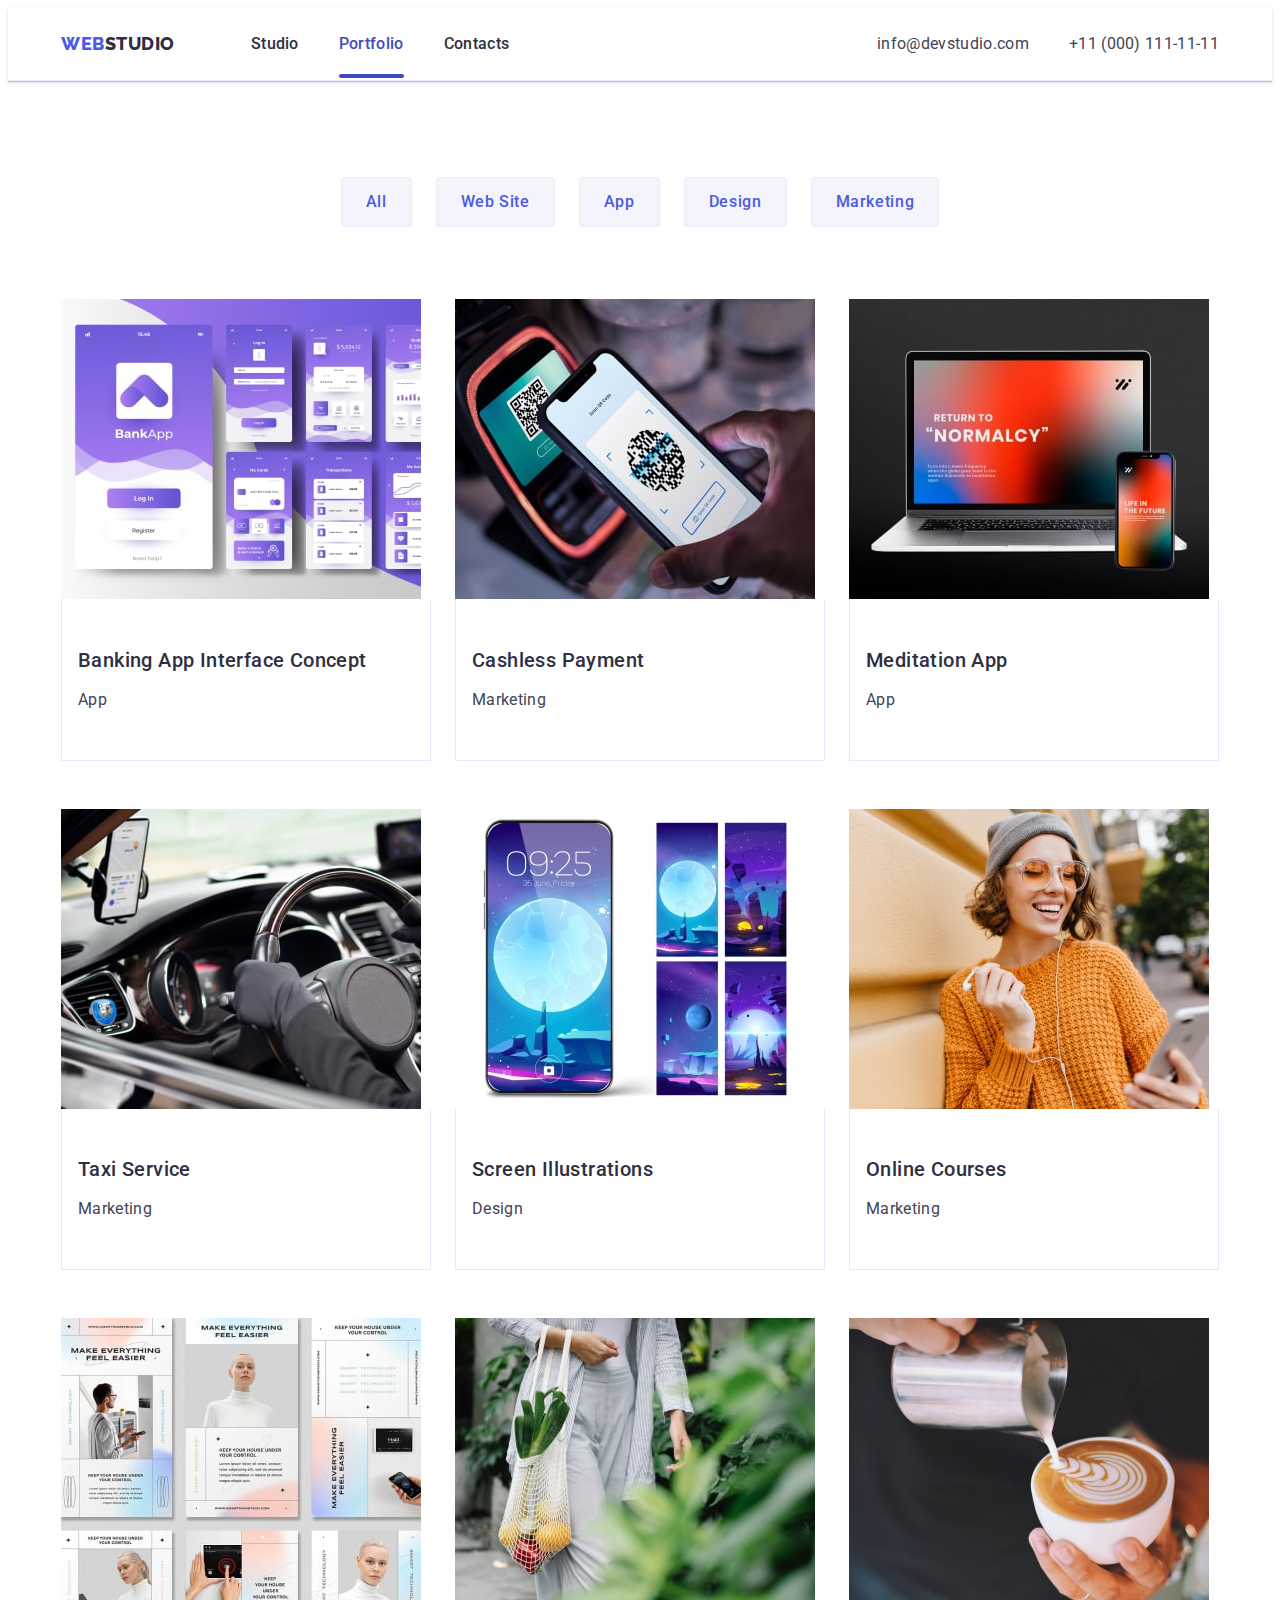
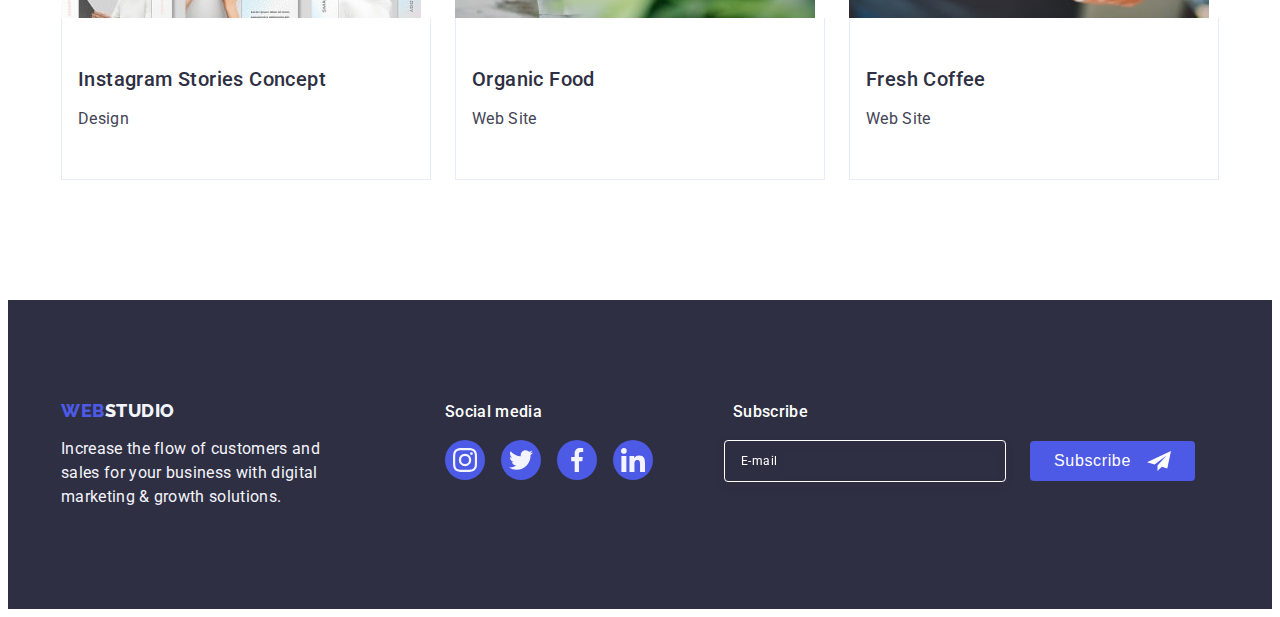
==== portfolio.html @ 688240e3 "Initial commit" ====
<!DOCTYPE html>
<html lang="en">
  <head>
    <meta charset="UTF-8" />
    <meta name="description" content="Effective Solutions for Your Business" />
    <title>Web Studio</title>
    <link rel="preconnect" href="https://fonts.googleapis.com" />
    <link rel="preconnect" href="https://fonts.gstatic.com" />
    <link rel="preconnect" href="https://fonts.gstatic.com" />
    <link
      href="https://fonts.googleapis.com/css2?family=Roboto:wght@400;700&display=swap"
      rel="stylesheet"
    />
    <link rel="preconnect" href="https://fonts.googleapis.com" />
    <link rel="preconnect" href="https://fonts.gstatic.com" crossorigin />
    <link
      href="https://fonts.googleapis.com/css2?family=Raleway:wght@400;700&display=swap"
      rel="stylesheet"
    />
    <link
      rel="stylesheet"
      href="https://cdnjs.cloudflare.com/ajax/libs/modern-normalize/2.0.0/modern-normalize.min.css"
      integrity="sha512-4xo8blKMVCiXpTaLzQSLSw3KFOVPWhm/TRtuPVc4WG6kUgjH6J03IBuG7JZPkcWMxJ5huwaBpOpnwYElP/m6wg=="
      crossorigin="anonymous"
      referrerpolicy="no-referrer"
    />
    <link rel="stylesheet" href="./css/styles.css" />
  </head>
  <body>
    <header class="header">
      <div class="container">
        <nav class="page-nav">
          <a class="logo link" href="./index.html" target="_self"
            >Web<span class="logo-web">Studio</span></a
          >
          <ul class="list">
            <li>
              <a class="nav-link link" href="./index.html" target="_self"
                >Studio</a
              >
            </li>
            <li>
              <a
                class="nav-link link current-page"
                href="./portfolio.html"
                target="_self"
                >Portfolio</a
              >
            </li>
            <li>
              <a class="nav-link link" href="">Contacts</a>
            </li>
          </ul>
        </nav>

        <address class="address">
          <ul class="list">
            <li>
              <a
                class="address-link link"
                href="mailto:info@devstudio.com"
                target="_blank"
                >info@devstudio.com</a
              >
            </li>
            <li>
              <a
                class="address-link link"
                href="tel:+110001111111"
                target="_blank"
                >+11 (000) 111-11-11</a
              >
            </li>
          </ul>
        </address>
      </div>
    </header>

    <main>
      <section class="section-filter">
        <div class="container">
          <h1 hidden class="page-title">Filter</h1>
          <ul class="list filter-buttons">
            <li><button class="button" type="button">All</button></li>
            <li><button class="button" type="button">Web Site</button></li>
            <li><button class="button" type="button">App</button></li>
            <li><button class="button" type="button">Design</button></li>
            <li><button class="button" type="button">Marketing</button></li>
          </ul>

          <ul class="list filter-list">
            <li class="item">
              <a class="link" href="">
                <div class="overlay">
                  <img
                    src="./images/portfolio-img-1.jpg"
                    alt="photo Banking App Interface Concept"
                    width="360"
                    height="300"
                  />
                  <p class="text">
                    14 Stylish and User-Friendly App Design Concepts · Task
                    Manager App · Calorie Tracker App · Exotic Fruit Ecommerce
                    App · Cloud Storage App
                  </p>
                </div>
                <div class="item-desc">
                  <h2 class="title">Banking App Interface Concept</h2>
                  <p class="text">App</p>
                </div>
              </a>
            </li>
            <li class="item">
              <a class="link" href="">
                <div class="overlay">
                  <img
                    src="./images/portfolio-img-2.jpg"
                    alt="photo Banking App Interface Concept"
                    width="360"
                    height="300"
                  />
                  <p class="text">
                    14 Stylish and User-Friendly App Design Concepts · Task
                    Manager App · Calorie Tracker App · Exotic Fruit Ecommerce
                    App · Cloud Storage App
                  </p>
                </div>
                <div class="item-desc">
                  <h2 class="title">Cashless Payment</h2>
                  <p class="text">Marketing</p>
                </div>
              </a>
            </li>
            <li class="item">
              <a class="link" href="">
                <div class="overlay">
                  <img
                    src="./images/portfolio-img-3.jpg"
                    alt="photo Banking App Interface Concept"
                    width="360"
                    height="300"
                  />
                  <p class="text">
                    14 Stylish and User-Friendly App Design Concepts · Task
                    Manager App · Calorie Tracker App · Exotic Fruit Ecommerce
                    App · Cloud Storage App
                  </p>
                </div>
                <div class="item-desc">
                  <h2 class="title">Meditation App</h2>
                  <p class="text">App</p>
                </div>
              </a>
            </li>
            <li class="item">
              <a class="link" href="">
                <div class="overlay">
                  <img
                    src="./images/portfolio-img-4.jpg"
                    alt="photo Banking App Interface Concept"
                    width="360"
                    height="300"
                  />
                  <p class="text">
                    14 Stylish and User-Friendly App Design Concepts · Task
                    Manager App · Calorie Tracker App · Exotic Fruit Ecommerce
                    App · Cloud Storage App
                  </p>
                </div>
                <div class="item-desc">
                  <h2 class="title">Taxi Service</h2>
                  <p class="text">Marketing</p>
                </div>
              </a>
            </li>
            <li class="item">
              <a class="link" href="">
                <div class="overlay">
                  <img
                    src="./images/portfolio-img-5.jpg"
                    alt="photo Banking App Interface Concept"
                    width="360"
                    height="300"
                  />
                  <p class="text">
                    14 Stylish and User-Friendly App Design Concepts · Task
                    Manager App · Calorie Tracker App · Exotic Fruit Ecommerce
                    App · Cloud Storage App
                  </p>
                </div>
                <div class="item-desc">
                  <h2 class="title">Screen Illustrations</h2>
                  <p class="text">Design</p>
                </div>
              </a>
            </li>
            <li class="item">
              <a class="link" href="">
                <div class="overlay">
                  <img
                    src="./images/portfolio-img-6.jpg"
                    alt="photo Banking App Interface Concept"
                    width="360"
                    height="300"
                  />
                  <p class="text">
                    14 Stylish and User-Friendly App Design Concepts · Task
                    Manager App · Calorie Tracker App · Exotic Fruit Ecommerce
                    App · Cloud Storage App
                  </p>
                </div>
                <div class="item-desc">
                  <h2 class="title">Online Courses</h2>
                  <p class="text">Marketing</p>
                </div>
              </a>
            </li>
            <li class="item">
              <a class="link" href="">
                <div class="overlay">
                  <img
                    src="./images/portfolio-img-7.jpg"
                    alt="photo Banking App Interface Concept"
                    width="360"
                    height="300"
                  />
                  <p class="text">
                    14 Stylish and User-Friendly App Design Concepts · Task
                    Manager App · Calorie Tracker App · Exotic Fruit Ecommerce
                    App · Cloud Storage App
                  </p>
                </div>
                <div class="item-desc">
                  <h2 class="title">Instagram Stories Concept</h2>
                  <p class="text">Design</p>
                </div>
              </a>
            </li>
            <li class="item">
              <a class="link" href="">
                <div class="overlay">
                  <img
                    src="./images/portfolio-img-8.jpg"
                    alt="photo Banking App Interface Concept"
                    width="360"
                    height="300"
                  />
                  <p class="text">
                    14 Stylish and User-Friendly App Design Concepts · Task
                    Manager App · Calorie Tracker App · Exotic Fruit Ecommerce
                    App · Cloud Storage App
                  </p>
                </div>
                <div class="item-desc">
                  <h2 class="title">Organic Food</h2>
                  <p class="text">Web Site</p>
                </div>
              </a>
            </li>
            <li class="item">
              <a class="link" href="">
                <div class="overlay">
                  <img
                    src="./images/portfolio-img-9.jpg"
                    alt="photo Banking App Interface Concept"
                    width="360"
                    height="300"
                  />
                  <p class="text">
                    14 Stylish and User-Friendly App Design Concepts · Task
                    Manager App · Calorie Tracker App · Exotic Fruit Ecommerce
                    App · Cloud Storage App
                  </p>
                </div>
                <div class="item-desc">
                  <h2 class="title">Fresh Coffee</h2>
                  <p class="text">Web Site</p>
                </div>
              </a>
            </li>
          </ul>
        </div>
      </section>
    </main>

    <footer class="footer">
      <div class="container">
        <div class="footer-logo-div">
          <a class="logo link" href="./index.html" target="_self"
            >Web<span class="logo-web">Studio</span></a
          >
          <p class="text">
            Increase the flow of customers and sales for your business with
            digital marketing & growth solutions.
          </p>
        </div>
        <div class="footer-social-div">
          <p class="footer-title">Social media</p>
          <ul class="list">
            <li class="item">
              <a href="" class="link">
                <svg class="icon social-icon" width="24" height="24">
                  <use href="./images/icons.svg#icon-instagram"></use>
                </svg>
              </a>
            </li>
            <li class="item">
              <a href="" class="link">
                <svg class="icon social-icon" width="24" height="24">
                  <use href="./images/icons.svg#icon-twitter"></use>
                </svg>
              </a>
            </li>
            <li class="item">
              <a href="" class="link">
                <svg class="icon social-icon" width="24" height="24">
                  <use href="./images/icons.svg#icon-facebook"></use>
                </svg>
              </a>
            </li>
            <li class="item">
              <a href="" class="link">
                <svg class="icon social-icon" width="24" height="24">
                  <use href="./images/icons.svg#icon-linkedin"></use>
                </svg>
              </a>
            </li>
          </ul>
        </div>
        <div class="footer-subscribe-div">
          <p class="footer-subscribe-label">Subscribe</p>
          <form class="footer-form">
            <label class="footer-input-label">
              <input
                type="email"
                class="footer-input"
                placeholder="E-mail"
                name="email"
                id="footer-sub-email"
                required
              />
            </label>
            <button class="subscribe-button" type="submit">
              Subscribe
              <svg width="24" height="24" class="subscribe-button-icon">
                <use href="./images/icons.svg#icon-plane"></use>
              </svg>
            </button>
          </form>
        </div>
      </div>
    </footer>
  </body>
</html>
---- css/styles.css ----
:root {
  --main-text-color: #2e2f42;
  --hover-link-color: #404bbf;
  --button-default-background: #4d5ae5;
  --button-hover-background: #404bbf;
  --filter-button-default-background: #f4f4fd;
  --filter-button-default-color: #4d5ae5;
  --address-link-color: #434455;
  --ocean-color: #404bbf;
  --white-color: #ffffff;
  --slate-color: #8e8f99;
}

body {
  font-family: "Roboto", sans-serif;
  color: #434455;
  background-color: #ffffff;
  line-height: 1.5;
  letter-spacing: 0.02em;
}

img {
  display: block;
}

.container:not(.footer .container):not(.header .container) {
  display: flex;
  flex-direction: column;
  flex-wrap: wrap;
}

.container {
  max-width: 1158px;
  margin-left: auto;
  margin-right: auto;
  padding: 0 15px;
  overflow: hidden;
}

.logo {
  font-family: "Raleway", sans-serif;
  font-weight: 800;
  font-size: 18px;
  line-height: 1.17;
  letter-spacing: 0.03em;
  text-transform: uppercase;
  color: var(--button-default-background);
  margin-right: 76px;
}

.list {
  display: flex;
  gap: 24px;
  list-style: none;
  font-size: 16px;
  padding: 0;
  margin: 0;
}

.nav-link {
  font-weight: 500;
  font-size: 16px;
  line-height: 1.5;
  letter-spacing: 0.02em;
  color: var(--main-text-color);
  padding: 24px 0;
}

.nav-link:hover,
.nav-link:focus {
  color: var(--hover-link-color);
}

/* .nav-link .link::after{
  text-decoration: underline;
} */

.logo-web {
  color: var(--main-text-color);
}

.address {
  font-style: normal;
}

.address-link {
  font-size: 16px;
  line-height: 1.5;
  letter-spacing: 0.02em;
  color: var(--address-link-color);
  transition: color 250ms cubic-bezier(0.4, 0, 0.2, 1);
}

.title {
  color: var(--main-text-color);
  font-size: 20px;
  font-weight: 500;
  line-height: 1.2;
  letter-spacing: 0.02em;
}

.button {
  font-family: "Roboto", sans-serif;
  cursor: pointer;
  font-size: 16px;
  letter-spacing: 0.04em;
  font-weight: 500;
  line-height: 1.5;
}

.link {
  text-decoration: none;
}

.link:hover,
.link:focus {
  text-decoration: underline;
  color: var(--hover-link-color);
}

.address:hover {
  color: var(--hover-link-color);
}

.hero .button {
  color: white;
  background-color: var(--button-default-background);
  min-width: 169px;
  height: 56px;
  border: none;
  border-radius: 4px;
  transition: background-color 250ms cubic-bezier(0.4, 0, 0.2, 1);
}

.section-two {
  padding: 120px 0;
}

.section-two .item {
  width: calc((100% - 72px) / 4);
}

.section-two .item .title {
  margin-bottom: 8px;
}

.section-three {
  padding-bottom: 120px;
}

.section-three .item {
  width: calc((100% - 48px) / 3);
}

.button:hover,
.button:focus {
  background-color: var(--button-hover-background);
  color: white;
}

.hero {
  max-width: 1440px;
  margin-left: auto;
  margin-right: auto;
  background-image: linear-gradient(
      to bottom,
      rgba(46, 47, 66, 0.7),
      rgba(46, 47, 66, 0.7)
    ),
    url(../images/office.jpg);
  background-repeat: no-repeat;
  background-size: cover;
  background-position: center;
  background-color: var(--main-text-color);
}

.page-title {
  font-size: 56px;
  line-height: 1.07;
  text-align: center;
  letter-spacing: 0.02em;
  color: #ffffff;
  max-width: 496px;
}

.text {
  font-size: 16px;
  line-height: 1.5;
  letter-spacing: 0.02em;
  color: var(--address-link-color);
}

.section-title {
  font-size: 36px;
  line-height: 1.11;
  text-align: center;
  text-transform: capitalize;
  color: var(--main-text-color);
  letter-spacing: 0.02em;
  margin-bottom: 72px;
}

.section-four {
  padding: 120px 0;
  background-color: #f4f4fd;
}

.section-four .list {
  justify-content: center;
  align-items: center;
}

.section-four .item {
  width: 40px;
  height: 40px;
}

.team-li {
  background-color: #ffffff;
  width: calc((100% - 72px) / 4);
  border-radius: 0px 0px 4px 4px;
  box-shadow: 0px 1px 6px rgba(46, 47, 66, 0.08),
    0px 1px 1px rgba(46, 47, 66, 0.16), 0px 2px 1px rgba(46, 47, 66, 0.08);
}

.team-desc {
  padding: 32px 0;
}

.team-desc .title {
  text-align: center;
  margin-bottom: 8px;
}

.team-desc .text {
  text-align: center;
}

.header {
  border-bottom: 1px solid #e7e9fc;
  box-shadow: 0px 2px 1px rgba(46, 47, 66, 0.08),
    0px 1px 1px rgba(46, 47, 66, 0.16), 0px 1px 6px rgba(46, 47, 66, 0.08);
}

.header .container {
  display: flex;
  flex-direction: row;
  justify-content: space-between;
  align-items: center;
  flex-wrap: nowrap;
  gap: 50px;
}

.page-nav {
  display: flex;
  align-items: center;
}

.page-nav .list {
  display: flex;
  gap: 40px;
  padding: 24px 0;
  margin: 0 0;
}

.address .list {
  display: flex;
  gap: 40px;
}

.hero {
  padding: 188px 0;
}

.hero .container {
  display: flex;
  flex-direction: column;
  align-items: center;
}

.address {
  flex-shrink: 0;
}

.section-filter {
  padding: 96px 0 120px;
}

.section-filter .list {
  justify-content: center;
  flex-wrap: wrap;
}

.filter-buttons {
  margin-bottom: 72px;
}

.filter-buttons .button {
  transition: color 250ms cubic-bezier(0.4, 0, 0.2, 1),
    background-color 250ms cubic-bezier(0.4, 0, 0.2, 1),
    border-color 250ms cubic-bezier(0.4, 0, 0.2, 1),
    box-shadow 250ms cubic-bezier(0.4, 0, 0.2, 1);
}

.list .button {
  color: var(--filter-button-default-color);
  background-color: var(--filter-button-default-background);
  border: 1px solid #e7e9fc;
  padding: 12px 24px;
  border-radius: 4px;
}

.filter-buttons .button:hover,
.filter-buttons .button:focus {
  border: 1px solid transparent;
  background-color: var(--button-hover-background);
  color: white;
  box-shadow: 0px 3px 1px rgba(0, 0, 0, 0.1), 0px 2px 1px rgba(0, 0, 0, 0.08),
    0px 2px 2px rgba(0, 0, 0, 0.12);
}

.filter-list {
  column-gap: 24px;
  row-gap: 48px;
}

.filter-list .item {
  width: calc((100% - 48px) / 3);
}

.filter-list .item-desc {
  padding: 32px 16px;
  border: 1px solid #e7e9fc;
  border-top: none;
}

.filter-list .title {
  margin-bottom: 8px;
}

.filter-list .link {
  display: block;
  transition: box-shadow 250ms cubic-bezier(0.4, 0, 0.2, 1);
}

.filter-list .link:hover,
.filter-list .link:focus {
  box-shadow: 0px 1px 6px rgba(46, 47, 66, 0.08),
    0px 1px 1px rgba(46, 47, 66, 0.16), 0px 2px 1px rgba(46, 47, 66, 0.08);
}

.icon-div {
  display: flex;
  justify-content: center;
  align-items: center;
  background: #f4f4fd;
  height: 112px;
  border-radius: 4px;
  padding: 24px 0;
  margin-bottom: 8px;
}

.icon {
  fill: #f4f4fd;
}

.team-link {
  width: 100%;
  height: 100%;
  background-color: #4d5ae5;
  border-radius: 50%;
  display: flex;
  align-items: center;
  justify-content: center;
  transition: background-color 250ms cubic-bezier(0.4, 0, 0.2, 1);
}

.team-link:hover,
.team-link:focus {
  background-color: var(--ocean-color);
}

.section-five {
  padding: 120px 0;
}

.section-five .section-title {
  margin-top: 0;
  margin-bottom: 72px;
}

.section-five .item {
  height: 88px;
}

.section-five .link {
  display: flex;
  align-items: center;
  justify-content: center;
  padding: 16px 32px;
  border: 1px solid #8e8f99;
  border-radius: 4px;
  fill: #8e8f99;
  color: #8e8f99;
  width: 100%;
  height: 100%;
  transition: border-color 250ms cubic-bezier(0.4, 0, 0.2, 1),
    color 250ms cubic-bezier(0.4, 0, 0.2, 1);
}

.section-five .link:hover,
.section-five .link:focus {
  color: #404bbf;
  border-color: #404bbf;
  fill: #404bbf;
}

/* .section-five .list {
  display: flex;
  flex-wrap: wrap;
} */

.customers-icon {
  fill: currentColor;
}

/* .customers-icon:hover {
  fill: var(--ocean-color);
} */

.overlay {
  position: relative;
  overflow: hidden;
}

.overlay .text {
  position: absolute;
  color: #f4f4fd;
  padding: 40px 32px;
  top: 0;
  left: 0;
  width: 100%;
  height: 100%;
  transform: translateY(100%);
  transition: transform 250ms cubic-bezier(0.4, 0, 0.2, 1);
  background-color: #4d5ae5;
  margin: 0 0;
}

.section-filter .link:hover .text,
.section-filter .link:focus .text {
  transform: translateY(0%);
}

.backdrop {
  position: fixed;
  background: rgba(46, 47, 66, 0.4);
  width: 100%;
  height: 100%;
  top: 0;
  left: 0;
  transition: opacity 250ms cubic-bezier(0.4, 0, 0.2, 1),
    visibility 250ms cubic-bezier(0.4, 0, 0.2, 1);
}

.is-hidden {
  visibility: hidden;
  opacity: 0;
  pointer-events: none;
}

.modal {
  position: absolute;
  background: #fcfcfc;
  left: 50%;
  top: 50%;
  transform: translate(-50%, -50%);
  width: 408px;
  min-height: 584px;
  box-shadow: 0px 1px 1px rgba(0, 0, 0, 0.14), 0px 1px 3px rgba(0, 0, 0, 0.12),
    0px 2px 1px rgba(0, 0, 0, 0.2);
  border-radius: 4px;
  transition: transform 250ms cubic-bezier(0.4, 0, 0.2, 1);
  padding: 72px 24px 24px;
}

.modal .button-close {
  display: flex;
  align-items: center;
  justify-content: center;
  position: absolute;
  background: #e7e9fc;
  border: 1px solid rgba(0, 0, 0, 0.1);
  border-radius: 50%;
  width: 24px;
  height: 24px;
  right: 24px;
  top: 24px;
  z-index: 10;
  cursor: pointer;
  fill: var(--main-text-color);
  padding: 0;
  transition: background-color 250ms cubic-bezier(0.4, 0, 0.2, 1),
    border 250ms cubic-bezier(0.4, 0, 0.2, 1);
}

.modal .button-close:hover,
.modal .button-close:focus {
  border: none;
  background-color: var(--ocean-color);
  fill: var(--white-color);
}

.modal .button-close svg {
  fill: inherit;
  transition: fill 250ms cubic-bezier(0.4, 0, 0.2, 1);
}

.current-page {
  position: relative;
  color: #404bbf;
  transition: color 250ms cubic-bezier(0.4, 0, 0.2, 1);
}
.current-page::after {
  content: "";
  height: 4px;
  width: 100%;
  bottom: -1px;
  left: 0;
  background-color: #404bbf;
  border-radius: 2px;
  position: absolute;
}

.footer {
  background-color: var(--main-text-color);
  padding: 100px 0;
}

.footer-title {
  font-weight: 500;
  font-size: 16px;
  line-height: 1.5;
  color: #f4f4fd;
  letter-spacing: 0.02em;
  color: var(--white-color);
  margin-bottom: 16px;
  margin-top: 0;
}

.footer .list {
  gap: 16px;
}

.footer-logo-div {
  margin-right: 120px;
}

.footer .container {
  display: flex;
  /* gap: 120px; */
  /* align-items: baseline; */
}

.footer-logo-div .link {
  display: inline-block;
  margin-bottom: 16px;
}

.footer .logo-web {
  color: #f4f4fd;
}

.footer-logo-div .text {
  max-width: 264px;
  color: #f4f4fd;
  margin: 0 0;
}

.footer-social-div {
  margin-right: 80px;
}

.footer-social-div .item {
  width: 40px;
  height: 40px;
}

.footer-social-div .link {
  width: 100%;
  height: 100%;
  background-color: var(--button-default-background);
  border-radius: 50%;
  display: flex;
  justify-content: center;
  align-items: center;
  transition: background-color 250ms cubic-bezier(0.4, 0, 0.2, 1);
}

.footer-social-div .link:hover,
.footer-social-div .link:focus {
  background-color: #31d0aa;
}

.footer-form {
  display: flex;
  justify-content: center;
  align-items: center;
  max-width: 453px;
  gap: 24px;
}

input,
textarea {
  font-family: inherit;
  border: none;
  margin: 0;
  padding: 0;
}

.footer-input {
  width: 264px;
  height: 40px;
  border-radius: 4px;
  border: 1px solid #ffffff;
  background-color: transparent;
  padding-left: 16px;
  color: var(--white-color);
  outline: none;
  font-size: 12px;
  line-height: 1.5;
  letter-spacing: 0.04em;
  filter: drop-shadow(0px 4px 4px rgba(0, 0, 0, 0.15));
  transition: border-color 250ms cubic-bezier(0.4, 0, 0.2, 1);
}

.footer-input:focus-within {
  border-color: var(--button-default-background);
}

.footer-input::placeholder {
  color: var(--white-color);
  font-style: normal;
  font-weight: 400;
  font-size: 12px;
  line-height: 24px;
  letter-spacing: 0.04em;
}

.subscribe-button {
  min-width: 165px;
  height: 40px;
  display: flex;
  align-items: center;
  justify-content: center;
  letter-spacing: 0.04em;
  color: var(--white-color);
  background-color: var(--button-default-background);
  border-radius: 4px;
  border: none;
  fill: currentColor;
  cursor: pointer;
  font-size: 16px;
  font-weight: 500;
  line-height: 1.5;
  transition: background-color 250ms cubic-bezier(0.4, 0, 0.2, 1);
}

.subscribe-button:is(:hover, :focus) {
  background-color: var(--button-hover-background);
}

.footer-subscribe-label {
  margin: 0 0 16px 0;
  font-weight: 500;
  font-size: 16px;
  line-height: 24px;
  letter-spacing: 0.02em;
  color: #ffffff;
}

.subscribe-button-icon {
  margin-left: 16px;
}

.modal-label {
  font-weight: 500;
  font-size: 16px;
  line-height: 1.5;
  text-align: center;
  letter-spacing: 0.02em;
  color: var(--main-text-color);
  margin-bottom: 16px;
}

/* .modal-form {
  display: flex;
  flex-direction: column;
  align-items: stretch;
  gap: 8px;
} */

.label-input {
  display: block;
  margin-bottom: 4px;
  font-size: 12px;
  line-height: 1.17;
  letter-spacing: 0.04em;
  color: var(--slate-color);
}

.form-input-div {
  position: relative;
}

.form-input-icon {
  padding: 6px 3px;
  position: absolute;
  left: 16px;
  top: 50%;
  transform: translateY(-50%);
  fill: var(--main-text-color);
  transition: fill 250ms cubic-bezier(0.4, 0, 0.2, 1);
}

.form-input {
  padding-left: 38px;
  border: 1px solid rgba(46, 47, 66, 0.4);
  border-radius: 4px;
  height: 40px;
  width: 100%;
  transition: border-color 250ms cubic-bezier(0.4, 0, 0.2, 1);
  background-color: transparent;
  outline: transparent;
}

.form-input:focus {
  border-color: var(--button-default-background);
}

.form-input:focus + svg {
  fill: var(--button-default-background);
}

.form-textarea {
  padding: 8px 16px;
  border: 1px solid rgba(46, 47, 66, 0.4);
  border-radius: 4px;
  resize: none;
  width: 100%;
  height: 120px;
  font-size: 12px;
  line-height: 1.17;
  letter-spacing: 0.04em;
  color: rgba(46, 47, 66, 0.4);
  background-color: transparent;
  outline: transparent;
  transition: border-color 250ms cubic-bezier(0.4, 0, 0.2, 1);
}

.form-textarea::placeholder {
  font-weight: 400;
  font-size: 12px;
  line-height: 1.16;
  letter-spacing: 0.04em;
  color: rgba(46, 47, 66, 0.4);
}

.form-textarea:focus-within {
  border-color: var(--button-default-background);
}

.submit-btn {
  display: block;
  border: none;
  min-width: 169px;
  height: 56px;
  background-color: var(--button-default-background);
  box-shadow: 0px 4px 4px rgba(0, 0, 0, 0.15);
  border-radius: 4px;
  margin: 0 auto;
  color: var(--white-color);
  font-weight: 500;
  font-size: 16px;
  line-height: 1.5;
  letter-spacing: 0.04em;
  cursor: pointer;
  transition: background-color 250ms cubic-bezier(0.4, 0, 0.2, 1);
}

.submit-btn:is(:hover, :focus) {
  background-color: var(--button-hover-background);
}

.visually-hidden {
  position: absolute;
  width: 1px;
  height: 1px;
  margin: -1px;
  border: 0;
  padding: 0;
  white-space: nowrap;
  clip-path: inset(100%);
  clip: rect(0 0 0 0);
  overflow: hidden;
}

.custom-checkbox {
  display: inline-flex;
  justify-content: center;
  align-items: center;
  width: 16px;
  height: 16px;
  border: 1px solid rgba(46, 47, 66, 0.4);
  border-radius: 2px;
  position: relative;
  margin-right: 8px;
  transition: background-color 250ms cubic-bezier(0.4, 0, 0.2, 1),
    border 250ms cubic-bezier(0.4, 0, 0.2, 1),
    fill 250ms cubic-bezier(0.4, 0, 0.2, 1);
  fill: transparent;
}

/* .icon-check {
  fill: transparent;
} */

.modal-form .checkbox:checked + .label-policy .custom-checkbox {
  background-color: var(--ocean-color);
  border: none;
}

.modal-form .checkbox:checked + .label-policy .custom-checkbox {
  fill: var(--filter-button-default-background);
}

.policy-div {
  margin-bottom: 24px;
}

.label-policy {
  font-size: 12px;
  line-height: 1.17;
  letter-spacing: 0.04em;
  color: var(--slate-color);
}

.policy-link {
  color: var(--button-default-background);
}

.modal-form-container {
  margin-bottom: 8px;
}

.modal-input-container {
  margin-bottom: 8px;
}

.modal-textarea-container {
  margin-bottom: 16px;
}
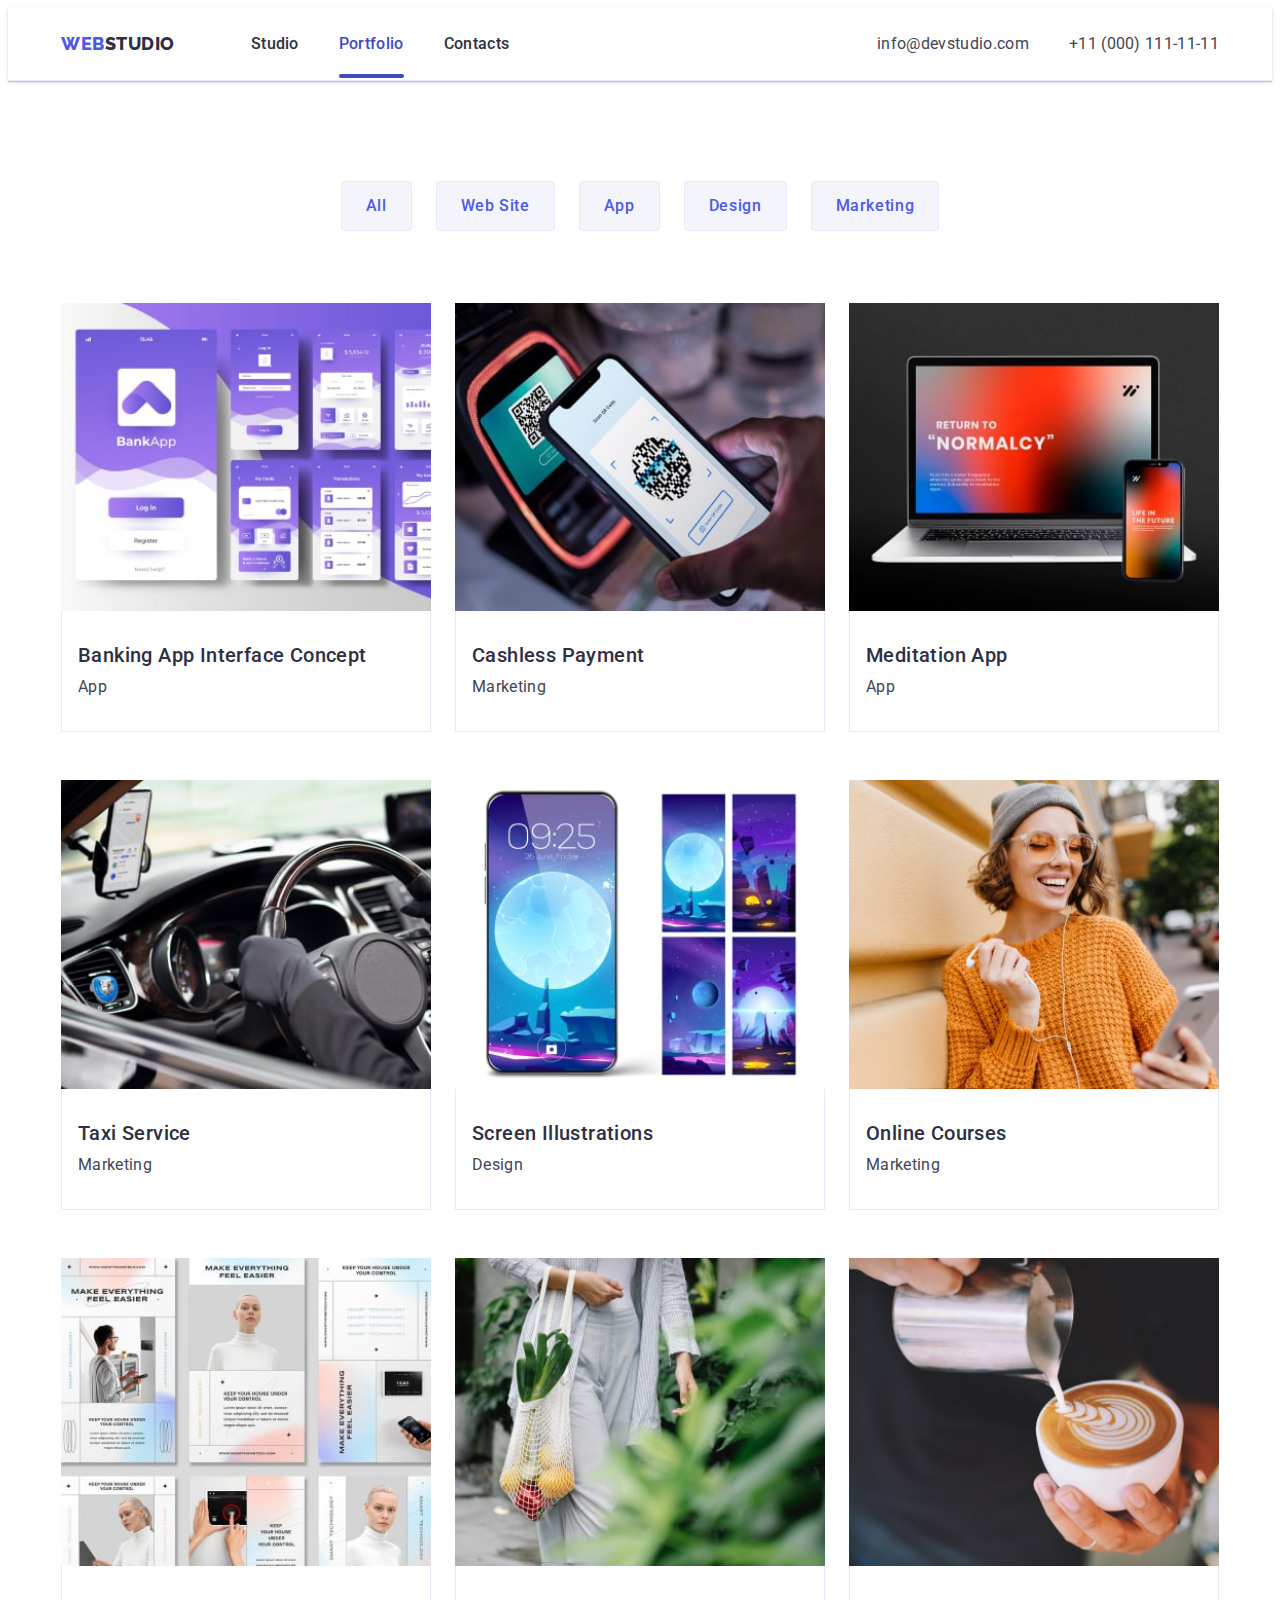
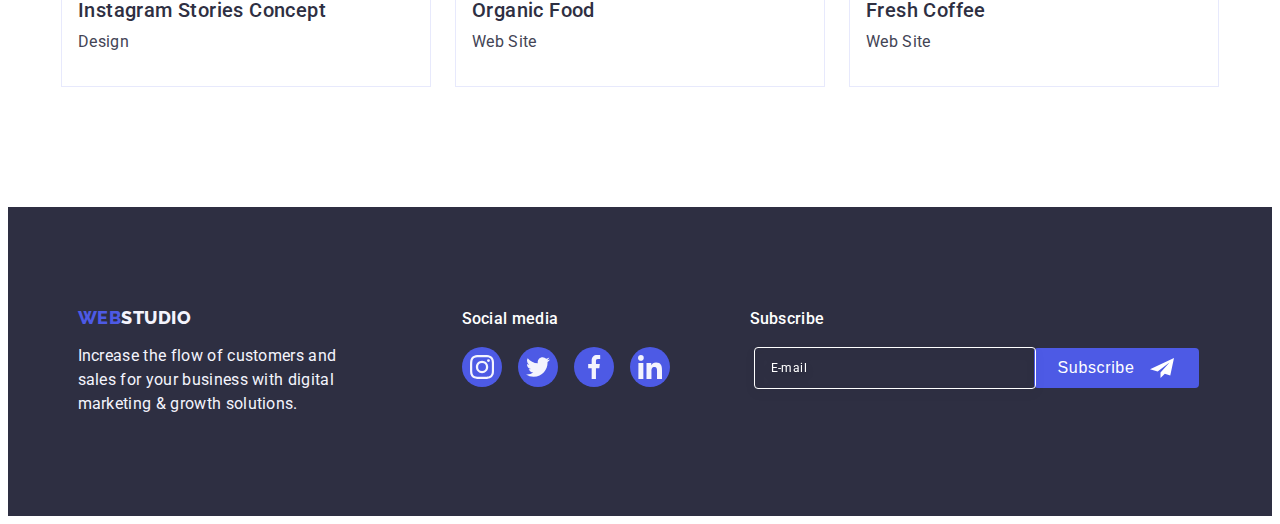
==== commit 02f78043: "hw-06-v1.03" ====
--- a/portfolio.html
+++ b/portfolio.html
@@ -4,6 +4,7 @@
     <meta charset="UTF-8" />
     <meta name="description" content="Effective Solutions for Your Business" />
     <title>Web Studio</title>
+    <meta name="viewport" content="width=device-width, initial-scale=1.0" />
     <link rel="preconnect" href="https://fonts.googleapis.com" />
     <link rel="preconnect" href="https://fonts.gstatic.com" />
     <link rel="preconnect" href="https://fonts.gstatic.com" />
@@ -25,6 +26,7 @@
       referrerpolicy="no-referrer"
     />
     <link rel="stylesheet" href="./css/styles.css" />
+    <link rel="stylesheet" href="./css/media.css" />
   </head>
   <body>
     <header class="header">
@@ -33,7 +35,7 @@
           <a class="logo link" href="./index.html" target="_self"
             >Web<span class="logo-web">Studio</span></a
           >
-          <ul class="list">
+          <ul class="header-menu list">
             <li>
               <a class="nav-link link" href="./index.html" target="_self"
                 >Studio</a
@@ -53,7 +55,7 @@
           </ul>
         </nav>
 
-        <address class="address">
+        <address class="header-menu address">
           <ul class="list">
             <li>
               <a
@@ -73,6 +75,89 @@
             </li>
           </ul>
         </address>
+        <button type="button" class="mob-menu-btn" data-menu-open>
+          <svg class="icon" width="32" height="22">
+            <use href="./images/icons.svg#icon-mob-menu"></use>
+          </svg>
+        </button>
+      </div>
+      <div class="mob-menu is-hidden" data-menu>
+        <button type="button" data-menu-close class="button-close">
+          <svg width="8" height="8">
+            <use href="./images/icons.svg#icon-close"></use>
+          </svg>
+        </button>
+        <ul class="mob-menu-list list">
+          <li>
+            <a class="mob-menu-link link" href="./index.html" target="_self"
+              >Studio</a
+            >
+          </li>
+          <li>
+            <a
+              class="mob-menu-link link current-page"
+              href="./portfolio.html"
+              target="_self"
+              >Portfolio</a
+            >
+          </li>
+          <li>
+            <a class="mob-menu-link link" href="">Contacts</a>
+          </li>
+        </ul>
+
+        <div>
+          <address class="mob-menu-address">
+            <ul class="mob-menu-address-list list">
+              <li>
+                <a
+                  class="mob-menu-address-number link"
+                  href="tel:+110001111111"
+                  target="_blank"
+                  >+11 (000) 111-11-11</a
+                >
+              </li>
+              <li>
+                <a
+                  class="mob-menu-address-email link"
+                  href="mailto:info@devstudio.com"
+                  target="_blank"
+                  >info@devstudio.com</a
+                >
+              </li>
+            </ul>
+          </address>
+          <ul class="mob-menu-soc-list list">
+            <li class="item">
+              <a href="" class="link">
+                <svg class="icon social-icon" width="24" height="24">
+                  <use href="./images/icons.svg#icon-instagram"></use>
+                </svg>
+              </a>
+            </li>
+            <li class="item">
+              <a href="" class="link">
+                <svg class="icon social-icon" width="24" height="24">
+                  <use href="./images/icons.svg#icon-twitter"></use>
+                </svg>
+              </a>
+            </li>
+            <li class="item">
+              <a href="" class="link">
+                <svg class="icon social-icon" width="24" height="24">
+                  <use href="./images/icons.svg#icon-facebook"></use>
+                </svg>
+              </a>
+            </li>
+            <li class="item">
+              <a href="" class="link">
+                <svg class="icon social-icon" width="24" height="24">
+                  <use href="./images/icons.svg#icon-linkedin"></use>
+                </svg>
+              </a>
+            </li>
+          </ul>
+        </div>
       </div>
     </header>
 
@@ -93,6 +178,10 @@
               <a class="link" href="">
                 <div class="overlay">
                   <img
+                    srcset="
+                      ./images/portfolio-img-1.jpg    1x,
+                      ./images/portfolio-img-1-2x.jpg 2x
+                    "
                     src="./images/portfolio-img-1.jpg"
                     alt="photo Banking App Interface Concept"
                     width="360"
@@ -114,6 +203,10 @@
               <a class="link" href="">
                 <div class="overlay">
                   <img
+                    srcset="
+                      ./images/portfolio-img-2.jpg    1x,
+                      ./images/portfolio-img-2-2x.jpg 2x
+                    "
                     src="./images/portfolio-img-2.jpg"
                     alt="photo Banking App Interface Concept"
                     width="360"
@@ -135,6 +228,10 @@
               <a class="link" href="">
                 <div class="overlay">
                   <img
+                    srcset="
+                      ./images/portfolio-img-3.jpg    1x,
+                      ./images/portfolio-img-3-2x.jpg 2x
+                    "
                     src="./images/portfolio-img-3.jpg"
                     alt="photo Banking App Interface Concept"
                     width="360"
@@ -156,6 +253,10 @@
               <a class="link" href="">
                 <div class="overlay">
                   <img
+                    srcset="
+                      ./images/portfolio-img-4.jpg    1x,
+                      ./images/portfolio-img-4-2x.jpg 2x
+                    "
                     src="./images/portfolio-img-4.jpg"
                     alt="photo Banking App Interface Concept"
                     width="360"
@@ -177,6 +278,10 @@
               <a class="link" href="">
                 <div class="overlay">
                   <img
+                    srcset="
+                      ./images/portfolio-img-5.jpg    1x,
+                      ./images/portfolio-img-5-2x.jpg 2x
+                    "
                     src="./images/portfolio-img-5.jpg"
                     alt="photo Banking App Interface Concept"
                     width="360"
@@ -198,6 +303,10 @@
               <a class="link" href="">
                 <div class="overlay">
                   <img
+                    srcset="
+                      ./images/portfolio-img-6.jpg    1x,
+                      ./images/portfolio-img-6-2x.jpg 2x
+                    "
                     src="./images/portfolio-img-6.jpg"
                     alt="photo Banking App Interface Concept"
                     width="360"
@@ -219,6 +328,10 @@
               <a class="link" href="">
                 <div class="overlay">
                   <img
+                    srcset="
+                      ./images/portfolio-img-7.jpg    1x,
+                      ./images/portfolio-img-7-2x.jpg 2x
+                    "
                     src="./images/portfolio-img-7.jpg"
                     alt="photo Banking App Interface Concept"
                     width="360"
@@ -240,6 +353,10 @@
               <a class="link" href="">
                 <div class="overlay">
                   <img
+                    srcset="
+                      ./images/portfolio-img-8.jpg    1x,
+                      ./images/portfolio-img-8-2x.jpg 2x
+                    "
                     src="./images/portfolio-img-8.jpg"
                     alt="photo Banking App Interface Concept"
                     width="360"
@@ -261,6 +378,10 @@
               <a class="link" href="">
                 <div class="overlay">
                   <img
+                    srcset="
+                      ./images/portfolio-img-9.jpg    1x,
+                      ./images/portfolio-img-9-2x.jpg 2x
+                    "
                     src="./images/portfolio-img-9.jpg"
                     alt="photo Banking App Interface Concept"
                     width="360"
@@ -350,5 +471,6 @@
         </div>
       </div>
     </footer>
+    <script src="./js/mobile-menu.js"></script>
   </body>
 </html>
--- a/css/styles.css
+++ b/css/styles.css
@@ -15,26 +15,85 @@
   font-family: "Roboto", sans-serif;
   color: #434455;
   background-color: #ffffff;
-  line-height: 1.5;
-  letter-spacing: 0.02em;
 }
 
 img {
   display: block;
 }
 
-.container:not(.footer .container):not(.header .container) {
-  display: flex;
-  flex-direction: column;
-  flex-wrap: wrap;
+h1,
+h2,
+h3,
+h4,
+h5,
+h6,
+p {
+  margin: 0;
+  padding: 0;
 }
 
 .container {
+  width: 100%;
   max-width: 1158px;
-  margin-left: auto;
-  margin-right: auto;
+  margin: 0 auto;
   padding: 0 15px;
-  overflow: hidden;
+}
+
+.list {
+  list-style: none;
+  padding: 0;
+  margin: 0;
+}
+
+.title {
+  color: var(--main-text-color);
+  font-size: 20px;
+  font-weight: 500;
+  line-height: 1.2;
+  letter-spacing: 0.02em;
+}
+
+.button {
+  font-family: "Roboto", sans-serif;
+  cursor: pointer;
+  font-size: 16px;
+  letter-spacing: 0.04em;
+  font-weight: 500;
+  line-height: 1.5;
+}
+
+.link {
+  text-decoration: none;
+}
+
+.link:hover,
+.link:focus {
+  text-decoration: underline;
+  color: var(--hover-link-color);
+}
+
+/* --------------Header---------- */
+
+.header {
+  border-bottom: 1px solid #e7e9fc;
+  box-shadow: 0px 2px 1px rgba(46, 47, 66, 0.08),
+    0px 1px 1px rgba(46, 47, 66, 0.16), 0px 1px 6px rgba(46, 47, 66, 0.08);
+}
+
+.header .container {
+  display: flex;
+  align-items: center;
+  justify-content: space-between;
+}
+
+.header-menu {
+  display: none;
+}
+
+.page-nav {
+  display: flex;
+  align-items: center;
+  padding: 24px 0;
 }
 
 .logo {
@@ -45,16 +104,105 @@
   letter-spacing: 0.03em;
   text-transform: uppercase;
   color: var(--button-default-background);
-  margin-right: 76px;
-}
-
-.list {
-  display: flex;
-  gap: 24px;
-  list-style: none;
-  font-size: 16px;
+}
+
+.mob-menu-btn {
+  display: flex;
+  justify-content: center;
+  align-items: center;
+  background-color: transparent;
+  border: none;
   padding: 0;
-  margin: 0;
+}
+
+.mob-menu-btn .icon {
+  stroke: #2e2f42;
+}
+
+.mob-menu {
+  display: flex;
+  flex-direction: column;
+  justify-content: space-between;
+  position: fixed;
+  width: 100vw;
+  height: 100vh;
+  top: 0;
+  z-index: 999;
+  padding: 80px 40px 40px;
+  background-color: var(--white-color);
+  box-shadow: 0px 1px 6px 0px rgba(46, 47, 66, 0.08),
+    0px 1px 1px 0px rgba(46, 47, 66, 0.16),
+    0px 2px 1px 0px rgba(46, 47, 66, 0.08);
+  transform: translateX(0);
+  transition: opacity 250ms cubic-bezier(0.4, 0, 0.2, 1),
+    visibility 250ms cubic-bezier(0.4, 0, 0.2, 1),
+    transform 250ms cubic-bezier(0.4, 0, 0.2, 1);
+}
+
+.mob-menu.is-hidden {
+  transform: translateX(-100%);
+}
+
+.mob-menu-list {
+  display: flex;
+  flex-direction: column;
+  gap: 40px;
+}
+
+.mob-menu-link {
+  color: var(--main-text-color);
+  font-size: 36px;
+  font-weight: 700;
+  line-height: 1.11;
+  letter-spacing: 0.02em;
+  text-transform: capitalize;
+}
+
+.mob-menu .current-page {
+  color: var(--button-hover-background);
+}
+
+.mob-menu-address-list {
+  font-style: normal;
+  display: flex;
+  flex-direction: column;
+  gap: 40px;
+}
+
+.mob-menu-address-number {
+  font-size: 36px;
+  font-weight: 700;
+  color: var(--button-default-background);
+  line-height: 1.11;
+  letter-spacing: 0.02em;
+}
+
+.mob-menu-address-email {
+  color: var(--address-link-color);
+  font-size: 20px;
+  font-weight: 500;
+  line-height: 1.2;
+  letter-spacing: 0.02em;
+}
+
+.mob-menu-address {
+  margin-bottom: 48px;
+}
+
+.mob-menu-soc-list {
+  display: flex;
+  flex-wrap: wrap;
+  gap: 56px;
+}
+
+.mob-menu-soc-list .link {
+  display: flex;
+  justify-content: center;
+  align-items: center;
+  width: 40px;
+  height: 40px;
+  background-color: var(--button-default-background);
+  border-radius: 50%;
 }
 
 .nav-link {
@@ -71,10 +219,6 @@
   color: var(--hover-link-color);
 }
 
-/* .nav-link .link::after{
-  text-decoration: underline;
-} */
-
 .logo-web {
   color: var(--main-text-color);
 }
@@ -84,43 +228,18 @@
 }
 
 .address-link {
-  font-size: 16px;
-  line-height: 1.5;
+  font-size: 12px;
+  line-height: 1.16;
   letter-spacing: 0.02em;
   color: var(--address-link-color);
   transition: color 250ms cubic-bezier(0.4, 0, 0.2, 1);
 }
 
-.title {
-  color: var(--main-text-color);
-  font-size: 20px;
-  font-weight: 500;
-  line-height: 1.2;
-  letter-spacing: 0.02em;
-}
-
-.button {
-  font-family: "Roboto", sans-serif;
-  cursor: pointer;
-  font-size: 16px;
-  letter-spacing: 0.04em;
-  font-weight: 500;
-  line-height: 1.5;
-}
-
-.link {
-  text-decoration: none;
-}
-
-.link:hover,
-.link:focus {
-  text-decoration: underline;
-  color: var(--hover-link-color);
-}
-
 .address:hover {
   color: var(--hover-link-color);
 }
+
+/* -----------Section hero----------------- */
 
 .hero .button {
   color: white;
@@ -132,55 +251,91 @@
   transition: background-color 250ms cubic-bezier(0.4, 0, 0.2, 1);
 }
 
-.section-two {
-  padding: 120px 0;
-}
-
-.section-two .item {
-  width: calc((100% - 72px) / 4);
-}
-
-.section-two .item .title {
-  margin-bottom: 8px;
-}
-
-.section-three {
-  padding-bottom: 120px;
-}
-
-.section-three .item {
-  width: calc((100% - 48px) / 3);
-}
-
-.button:hover,
-.button:focus {
-  background-color: var(--button-hover-background);
-  color: white;
+.hero .container {
+  display: flex;
+  flex-direction: column;
+  align-items: center;
+  padding: 112px 54px;
 }
 
 .hero {
-  max-width: 1440px;
-  margin-left: auto;
-  margin-right: auto;
   background-image: linear-gradient(
       to bottom,
       rgba(46, 47, 66, 0.7),
       rgba(46, 47, 66, 0.7)
     ),
-    url(../images/office.jpg);
+    url(../images/./bg-hero-mob-1x.jpg);
   background-repeat: no-repeat;
   background-size: cover;
   background-position: center;
   background-color: var(--main-text-color);
 }
 
+@media (min-device-pixel-ratio: 2),
+  (min-resolution: 192dpi),
+  (min-resolution: 2dppx) {
+  .hero {
+    background-image: linear-gradient(
+        to bottom,
+        rgba(46, 47, 66, 0.7),
+        rgba(46, 47, 66, 0.7)
+      ),
+      url(../images/./bg-hero-mob-2x.jpg);
+  }
+}
+
 .page-title {
-  font-size: 56px;
-  line-height: 1.07;
+  font-size: 36px;
+  font-weight: 700;
+  line-height: 1.11;
   text-align: center;
   letter-spacing: 0.02em;
   color: #ffffff;
   max-width: 496px;
+  margin-bottom: 72px;
+}
+
+/* -----------Section two----------------- */
+
+.section-two .list {
+  display: flex;
+  flex-wrap: wrap;
+  gap: 72px 24px;
+}
+
+.section-two {
+  padding: 96px 0;
+}
+
+.section-two .item .title {
+  font-size: 36px;
+  text-align: center;
+  margin: 0 auto 8px;
+  font-weight: 700;
+  line-height: 1.11;
+  letter-spacing: 0.72px;
+  text-transform: capitalize;
+}
+
+.section-two .item .text {
+  font-weight: 500;
+  line-height: 1.5;
+}
+
+.section-two .icon-div {
+  display: none;
+}
+
+/* -----------Section three----------------- */
+
+.section-three {
+  display: none;
+}
+
+.button:hover,
+.button:focus {
+  background-color: var(--button-hover-background);
+  color: white;
 }
 
 .text {
@@ -200,13 +355,26 @@
   margin-bottom: 72px;
 }
 
+/* -----------Section four----------------- */
+
 .section-four {
-  padding: 120px 0;
+  padding: 96px 0;
   background-color: #f4f4fd;
 }
 
-.section-four .list {
-  justify-content: center;
+.section-four .team-list {
+  display: flex;
+  flex-wrap: wrap;
+  justify-content: center;
+  align-items: center;
+  gap: 72px 24px;
+}
+
+.section-four .team-soc-list {
+  display: flex;
+  flex-wrap: wrap;
+  justify-content: center;
+  gap: 24px;
   align-items: center;
 }
 
@@ -217,7 +385,7 @@
 
 .team-li {
   background-color: #ffffff;
-  width: calc((100% - 72px) / 4);
+  /* width: calc((100% - 72px) / 4); */
   border-radius: 0px 0px 4px 4px;
   box-shadow: 0px 1px 6px rgba(46, 47, 66, 0.08),
     0px 1px 1px rgba(46, 47, 66, 0.16), 0px 2px 1px rgba(46, 47, 66, 0.08);
@@ -234,65 +402,20 @@
 
 .team-desc .text {
   text-align: center;
-}
-
-.header {
-  border-bottom: 1px solid #e7e9fc;
-  box-shadow: 0px 2px 1px rgba(46, 47, 66, 0.08),
-    0px 1px 1px rgba(46, 47, 66, 0.16), 0px 1px 6px rgba(46, 47, 66, 0.08);
-}
-
-.header .container {
-  display: flex;
-  flex-direction: row;
-  justify-content: space-between;
-  align-items: center;
-  flex-wrap: nowrap;
-  gap: 50px;
-}
-
-.page-nav {
-  display: flex;
-  align-items: center;
-}
-
-.page-nav .list {
-  display: flex;
-  gap: 40px;
-  padding: 24px 0;
-  margin: 0 0;
-}
-
-.address .list {
-  display: flex;
-  gap: 40px;
-}
-
-.hero {
-  padding: 188px 0;
-}
-
-.hero .container {
-  display: flex;
-  flex-direction: column;
-  align-items: center;
-}
-
-.address {
-  flex-shrink: 0;
-}
+  margin-bottom: 8px;
+}
+
+/* --------------Section Filter------------- */
 
 .section-filter {
-  padding: 96px 0 120px;
-}
-
-.section-filter .list {
-  justify-content: center;
+  padding: 48px 0;
+}
+
+.filter-buttons {
+  display: flex;
   flex-wrap: wrap;
-}
-
-.filter-buttons {
-  margin-bottom: 72px;
+  gap: 16px 24px;
+  margin-bottom: 48px;
 }
 
 .filter-buttons .button {
@@ -320,12 +443,19 @@
 }
 
 .filter-list {
-  column-gap: 24px;
-  row-gap: 48px;
+  display: flex;
+  flex-wrap: wrap;
+  gap: 48px;
+}
+
+.filter-list .overlay img {
+  width: 100%;
+  height: 100%;
 }
 
 .filter-list .item {
-  width: calc((100% - 48px) / 3);
+  /* width: calc((100% - 48px) / 3); */
+  max-width: 396px;
 }
 
 .filter-list .item-desc {
@@ -349,17 +479,6 @@
     0px 1px 1px rgba(46, 47, 66, 0.16), 0px 2px 1px rgba(46, 47, 66, 0.08);
 }
 
-.icon-div {
-  display: flex;
-  justify-content: center;
-  align-items: center;
-  background: #f4f4fd;
-  height: 112px;
-  border-radius: 4px;
-  padding: 24px 0;
-  margin-bottom: 8px;
-}
-
 .icon {
   fill: #f4f4fd;
 }
@@ -380,8 +499,10 @@
   background-color: var(--ocean-color);
 }
 
+/* -----------Section five----------------- */
+
 .section-five {
-  padding: 120px 0;
+  padding: 96px 0;
 }
 
 .section-five .section-title {
@@ -389,15 +510,22 @@
   margin-bottom: 72px;
 }
 
+.section-five .list {
+  display: flex;
+  flex-wrap: wrap;
+  gap: 72px 16px;
+}
+
 .section-five .item {
   height: 88px;
+  width: calc((100% - 16px) / 2);
 }
 
 .section-five .link {
   display: flex;
   align-items: center;
   justify-content: center;
-  padding: 16px 32px;
+  padding: 16px 31px;
   border: 1px solid #8e8f99;
   border-radius: 4px;
   fill: #8e8f99;
@@ -415,18 +543,9 @@
   fill: #404bbf;
 }
 
-/* .section-five .list {
-  display: flex;
-  flex-wrap: wrap;
-} */
-
 .customers-icon {
   fill: currentColor;
 }
-
-/* .customers-icon:hover {
-  fill: var(--ocean-color);
-} */
 
 .overlay {
   position: relative;
@@ -452,6 +571,8 @@
   transform: translateY(0%);
 }
 
+/* ------------------Modal------------------------ */
+
 .backdrop {
   position: fixed;
   background: rgba(46, 47, 66, 0.4);
@@ -475,16 +596,16 @@
   left: 50%;
   top: 50%;
   transform: translate(-50%, -50%);
-  width: 408px;
+  width: 91.5%;
+  max-width: 392px;
   min-height: 584px;
   box-shadow: 0px 1px 1px rgba(0, 0, 0, 0.14), 0px 1px 3px rgba(0, 0, 0, 0.12),
     0px 2px 1px rgba(0, 0, 0, 0.2);
   border-radius: 4px;
-  transition: transform 250ms cubic-bezier(0.4, 0, 0.2, 1);
   padding: 72px 24px 24px;
 }
 
-.modal .button-close {
+.button-close {
   display: flex;
   align-items: center;
   justify-content: center;
@@ -504,24 +625,24 @@
     border 250ms cubic-bezier(0.4, 0, 0.2, 1);
 }
 
-.modal .button-close:hover,
-.modal .button-close:focus {
+.button-close:hover,
+.button-close:focus {
   border: none;
   background-color: var(--ocean-color);
   fill: var(--white-color);
 }
 
-.modal .button-close svg {
+.button-close svg {
   fill: inherit;
   transition: fill 250ms cubic-bezier(0.4, 0, 0.2, 1);
 }
 
-.current-page {
+.page-nav .current-page {
   position: relative;
   color: #404bbf;
   transition: color 250ms cubic-bezier(0.4, 0, 0.2, 1);
 }
-.current-page::after {
+.page-nav .current-page::after {
   content: "";
   height: 4px;
   width: 100%;
@@ -532,9 +653,19 @@
   position: absolute;
 }
 
+/*---------------Footer------------------*/
+
 .footer {
   background-color: var(--main-text-color);
-  padding: 100px 0;
+}
+
+.footer .container {
+  display: flex;
+  flex-wrap: wrap;
+  gap: 72px 24px;
+  padding: 96px 15px;
+  align-items: baseline;
+  justify-content: center;
 }
 
 .footer-title {
@@ -546,20 +677,19 @@
   color: var(--white-color);
   margin-bottom: 16px;
   margin-top: 0;
+  text-align: center;
 }
 
 .footer .list {
+  display: flex;
   gap: 16px;
 }
 
 .footer-logo-div {
-  margin-right: 120px;
-}
-
-.footer .container {
-  display: flex;
-  /* gap: 120px; */
-  /* align-items: baseline; */
+  display: flex;
+  justify-content: center;
+  flex-direction: column;
+  align-items: center;
 }
 
 .footer-logo-div .link {
@@ -577,10 +707,6 @@
   margin: 0 0;
 }
 
-.footer-social-div {
-  margin-right: 80px;
-}
-
 .footer-social-div .item {
   width: 40px;
   height: 40px;
@@ -604,10 +730,10 @@
 
 .footer-form {
   display: flex;
-  justify-content: center;
-  align-items: center;
-  max-width: 453px;
-  gap: 24px;
+  flex-wrap: wrap;
+  align-items: center;
+  justify-content: center;
+  gap: 16px;
 }
 
 input,
@@ -618,11 +744,20 @@
   padding: 0;
 }
 
+.footer-subscribe-div {
+  width: 100%;
+}
+
+.footer-input-label {
+  width: 100%;
+}
+
 .footer-input {
-  width: 264px;
+  width: 100%;
   height: 40px;
   border-radius: 4px;
   border: 1px solid #ffffff;
+  opacity: 0.3;
   background-color: transparent;
   padding-left: 16px;
   color: var(--white-color);
@@ -677,6 +812,7 @@
   line-height: 24px;
   letter-spacing: 0.02em;
   color: #ffffff;
+  text-align: center;
 }
 
 .subscribe-button-icon {
--- a/css/media.css
+++ b/css/media.css
@@ -0,0 +1,357 @@
+@media screen and (min-width: 428px) and (max-width: 767px) {
+  .container {
+    max-width: 428px;
+  }
+
+  /* -----------Section two----------------- */
+
+  .section-two .list {
+    width: 100%;
+  }
+}
+
+@media screen and (min-width: 768px) and (max-width: 1157px) {
+  .container {
+    max-width: 768px;
+  }
+
+  /* ---------------Header------------------- */
+
+  .mob-menu-btn {
+    display: none;
+  }
+
+  .header-menu {
+    display: flex;
+    gap: 40px;
+  }
+
+  .page-nav {
+    gap: 120px;
+  }
+
+  .address .list {
+    display: flex;
+    flex-direction: column;
+    gap: 12px;
+  }
+
+  /* -----------Section hero----------------- */
+
+  .hero {
+    background-image: linear-gradient(
+        to bottom,
+        rgba(46, 47, 66, 0.7),
+        rgba(46, 47, 66, 0.7)
+      ),
+      url(../images/./bg-hero-tab-1x.jpg);
+  }
+
+  @media (min-device-pixel-ratio: 2),
+    (min-resolution: 192dpi),
+    (min-resolution: 2dppx) {
+    .hero {
+      background-image: linear-gradient(
+          to bottom,
+          rgba(46, 47, 66, 0.7),
+          rgba(46, 47, 66, 0.7)
+        ),
+        url(../images/./bg-hero-tab-2x.jpg);
+    }
+  }
+
+  .hero .container {
+    padding: 112px 0;
+  }
+
+  .page-title {
+    font-size: 56px;
+    line-height: 1.07;
+  }
+
+  /* -----------Section two----------------- */
+
+  .section-two .list .item {
+    width: calc((100% - 24px) / 2);
+  }
+
+  .section-two .item .title {
+    text-align: left;
+  }
+
+  .section-two .list .text {
+    font-size: 16px;
+    font-family: Roboto;
+    font-weight: 500;
+    line-height: 24px;
+    letter-spacing: 0.32px;
+  }
+
+  /* -----------Section four----------------- */
+
+  .section-four .team-list {
+    gap: 64px 24px;
+  }
+
+  /* -----------Section five----------------- */
+
+  .section-five .container {
+    padding: 0 108px;
+  }
+
+  .section-five .list {
+    gap: 72px 24px;
+  }
+
+  .section-five .item {
+    width: calc((100% - 48px) / 3);
+  }
+
+  /* -----------Footer----------------- */
+
+  .footer-subscribe-label {
+    text-align: left;
+  }
+
+  .footer-input-label {
+    max-width: 264px;
+  }
+
+  .footer .container {
+    justify-content: left;
+    padding: 96px 15px;
+  }
+
+  .footer-form {
+    justify-content: left;
+    gap: 24px;
+  }
+
+  .footer-logo-div {
+    align-items: start;
+  }
+
+  .footer-title {
+    text-align: left;
+  }
+
+  /* ------------------Modal------------------------ */
+
+  .modal {
+    max-width: 408px;
+  }
+
+  /* ----------------Section Filter------------------ */
+
+  .section-filter {
+    padding: 64px 0 96px;
+  }
+
+  .filter-buttons {
+    justify-content: center;
+    margin-bottom: 64px;
+  }
+
+  .filter-list {
+    gap: 72px 24px;
+  }
+
+  .filter-list .item {
+    width: calc((100% - 24px) / 2);
+  }
+}
+
+@media screen and (min-width: 1158px) {
+  .container {
+    max-width: 1158px;
+  }
+
+  /* ---------------Header------------------- */
+
+  .mob-menu-btn {
+    display: none;
+  }
+
+  .header-menu {
+    display: flex;
+    gap: 40px;
+  }
+
+  .page-nav {
+    gap: 76px;
+  }
+
+  .address .list {
+    display: flex;
+    gap: 40px;
+  }
+
+  .address-link {
+    font-size: 16px;
+    line-height: 1.5;
+  }
+
+  /* -----------Section hero----------------- */
+
+  .hero {
+    background-image: linear-gradient(
+        to bottom,
+        rgba(46, 47, 66, 0.7),
+        rgba(46, 47, 66, 0.7)
+      ),
+      url(../images/./bg-hero-desk-1x.jpg);
+
+    max-width: 1440px;
+    margin: 0 auto;
+  }
+
+  @media (min-device-pixel-ratio: 2),
+    (min-resolution: 192dpi),
+    (min-resolution: 2dppx) {
+    .hero {
+      background-image: linear-gradient(
+          to bottom,
+          rgba(46, 47, 66, 0.7),
+          rgba(46, 47, 66, 0.7)
+        ),
+        url(../images/./bg-hero-desk-2x.jpg);
+    }
+  }
+
+  .hero .container {
+    padding: 188px 0;
+  }
+
+  .page-title {
+    font-size: 56px;
+    line-height: 1.07;
+  }
+
+  /* -----------Section two----------------- */
+
+  .section-two {
+    padding: 120px 0;
+  }
+
+  .section-two .list .item {
+    width: calc((100% - 72px) / 4);
+  }
+
+  .section-two .icon-div {
+    display: flex;
+    justify-content: center;
+    align-items: center;
+    background: #f4f4fd;
+    height: 112px;
+    border-radius: 4px;
+    padding: 24px 0;
+    margin-bottom: 8px;
+  }
+
+  .section-two .item .title {
+    font-size: 20px;
+    line-height: 1.2;
+    letter-spacing: 0.4px;
+    font-weight: 500;
+  }
+
+  /* -----------Section three----------------- */
+
+  .section-three {
+    display: block;
+    padding-bottom: 120px;
+  }
+
+  .section-three .list {
+    display: flex;
+    gap: 24px;
+  }
+
+  .section-three .item {
+    width: calc((100% - 48px) / 3);
+  }
+
+  /* -----------Section four----------------- */
+
+  .section-four {
+    padding: 120px 0;
+  }
+
+  /* -----------Section five----------------- */
+
+  .section-five {
+    padding: 120px 0;
+  }
+
+  .section-five .container {
+    padding: 0 15px;
+  }
+
+  .section-five .item {
+    width: unset;
+  }
+
+  /* -----------Footer----------------- */
+
+  .footer .container {
+    padding: 100px 15px;
+    gap: 0;
+  }
+
+  .footer-subscribe-div {
+    width: 453px;
+  }
+
+  .footer-input {
+    opacity: 1;
+  }
+
+  .footer-logo-div {
+    margin-right: 120px;
+  }
+
+  .footer-social-div {
+    margin-right: 80px;
+  }
+
+  .footer-input-label {
+    max-width: 264px;
+  }
+
+  .footer-subscribe-label {
+    text-align: left;
+  }
+
+  .footer-logo-div {
+    align-items: start;
+  }
+
+  .footer-title {
+    text-align: left;
+  }
+
+  /* ------------------Modal------------------------ */
+
+  .modal {
+    max-width: 408px;
+  }
+
+  /* ----------------Section Filter------------------ */
+
+  .section-filter {
+    padding: 100px 0 120px;
+  }
+
+  .filter-buttons {
+    justify-content: center;
+    margin-bottom: 72px;
+  }
+
+  .filter-list {
+    gap: 48px 24px;
+  }
+
+  .filter-list .item {
+    width: calc((100% - 48px) / 3);
+  }
+}
